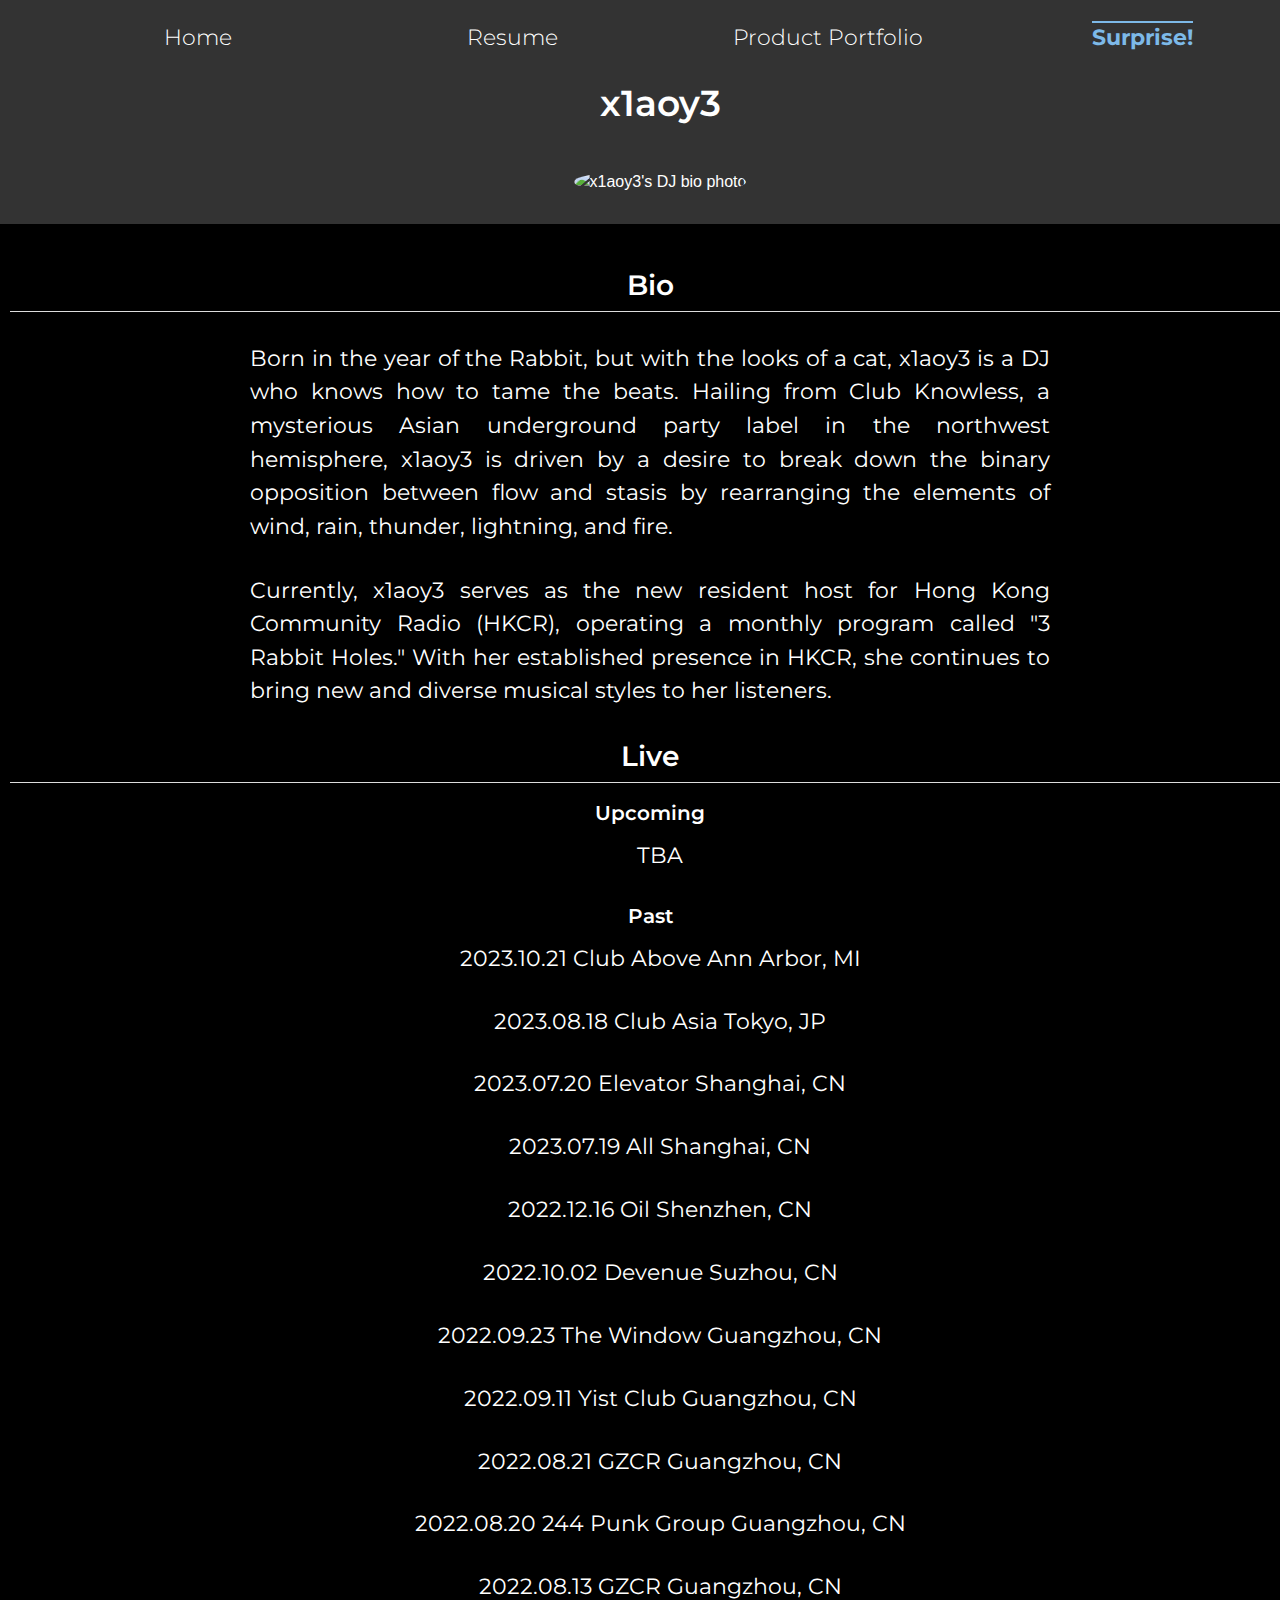
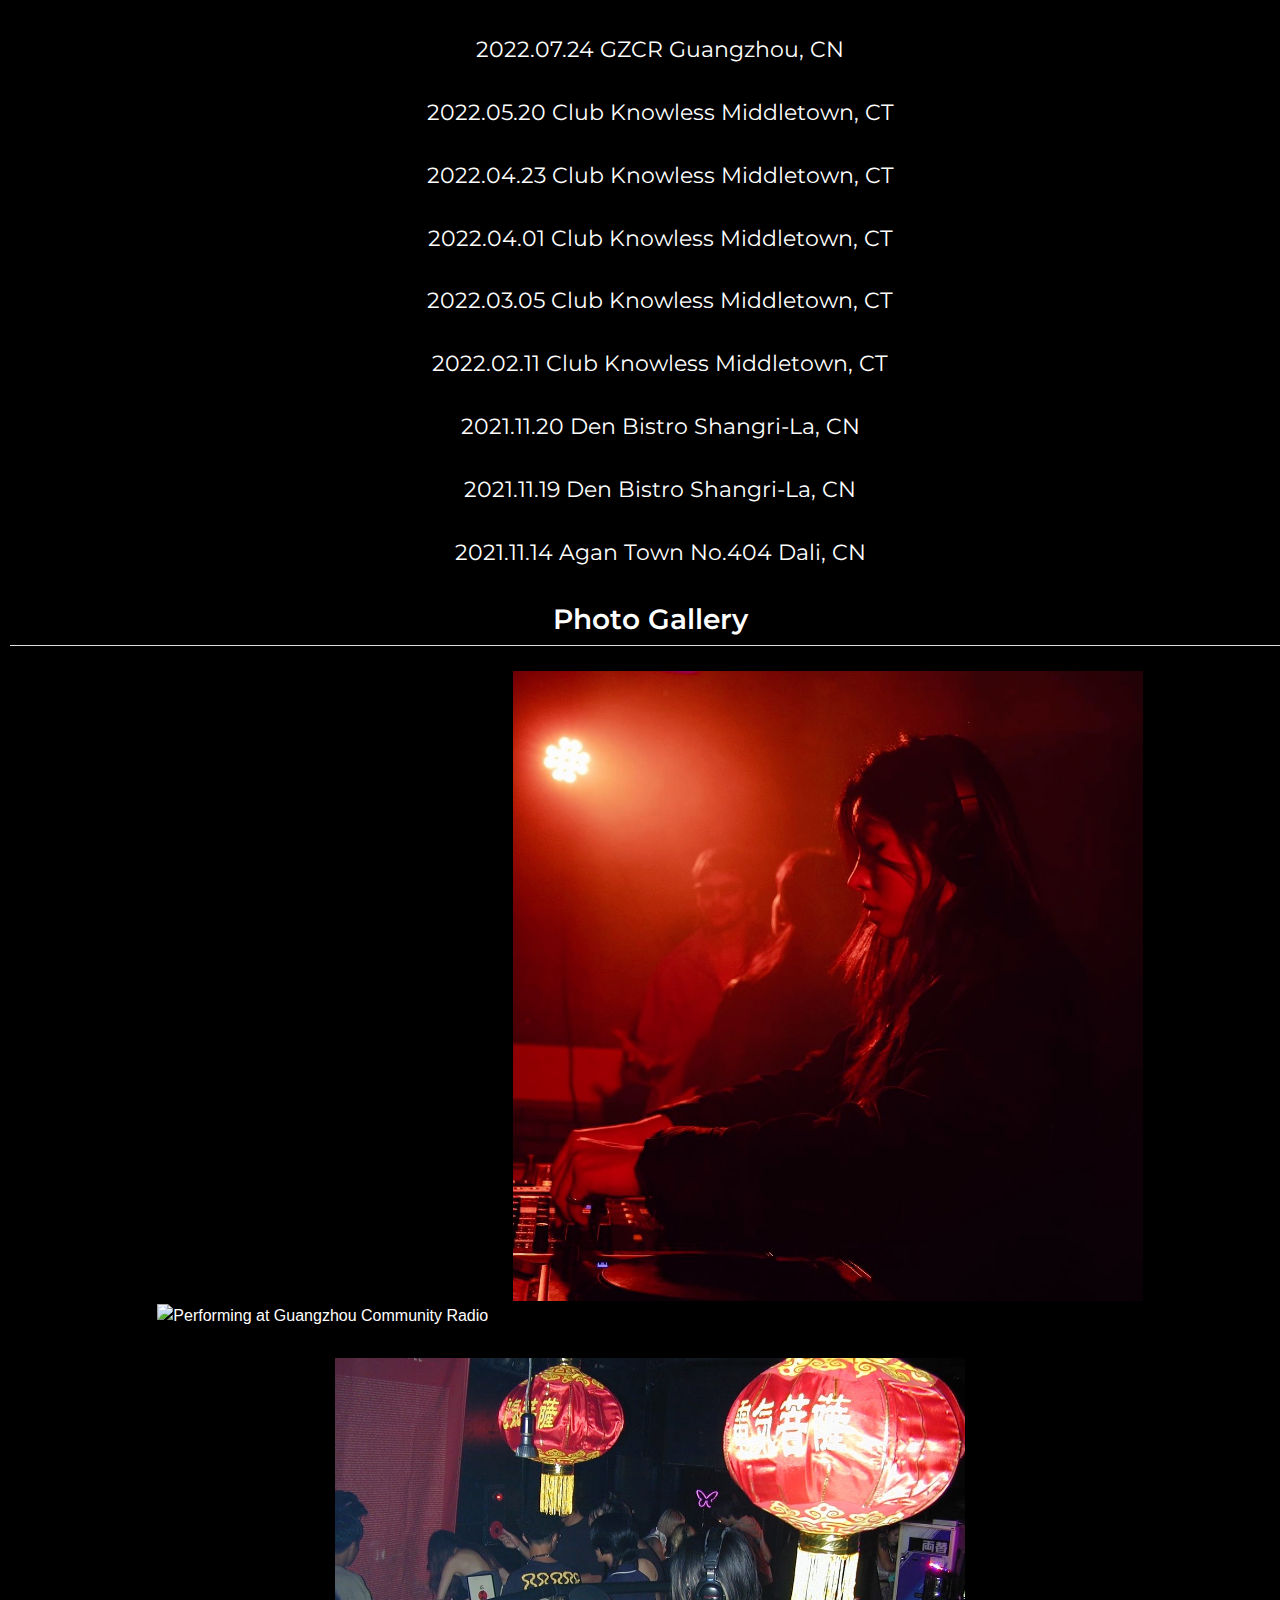
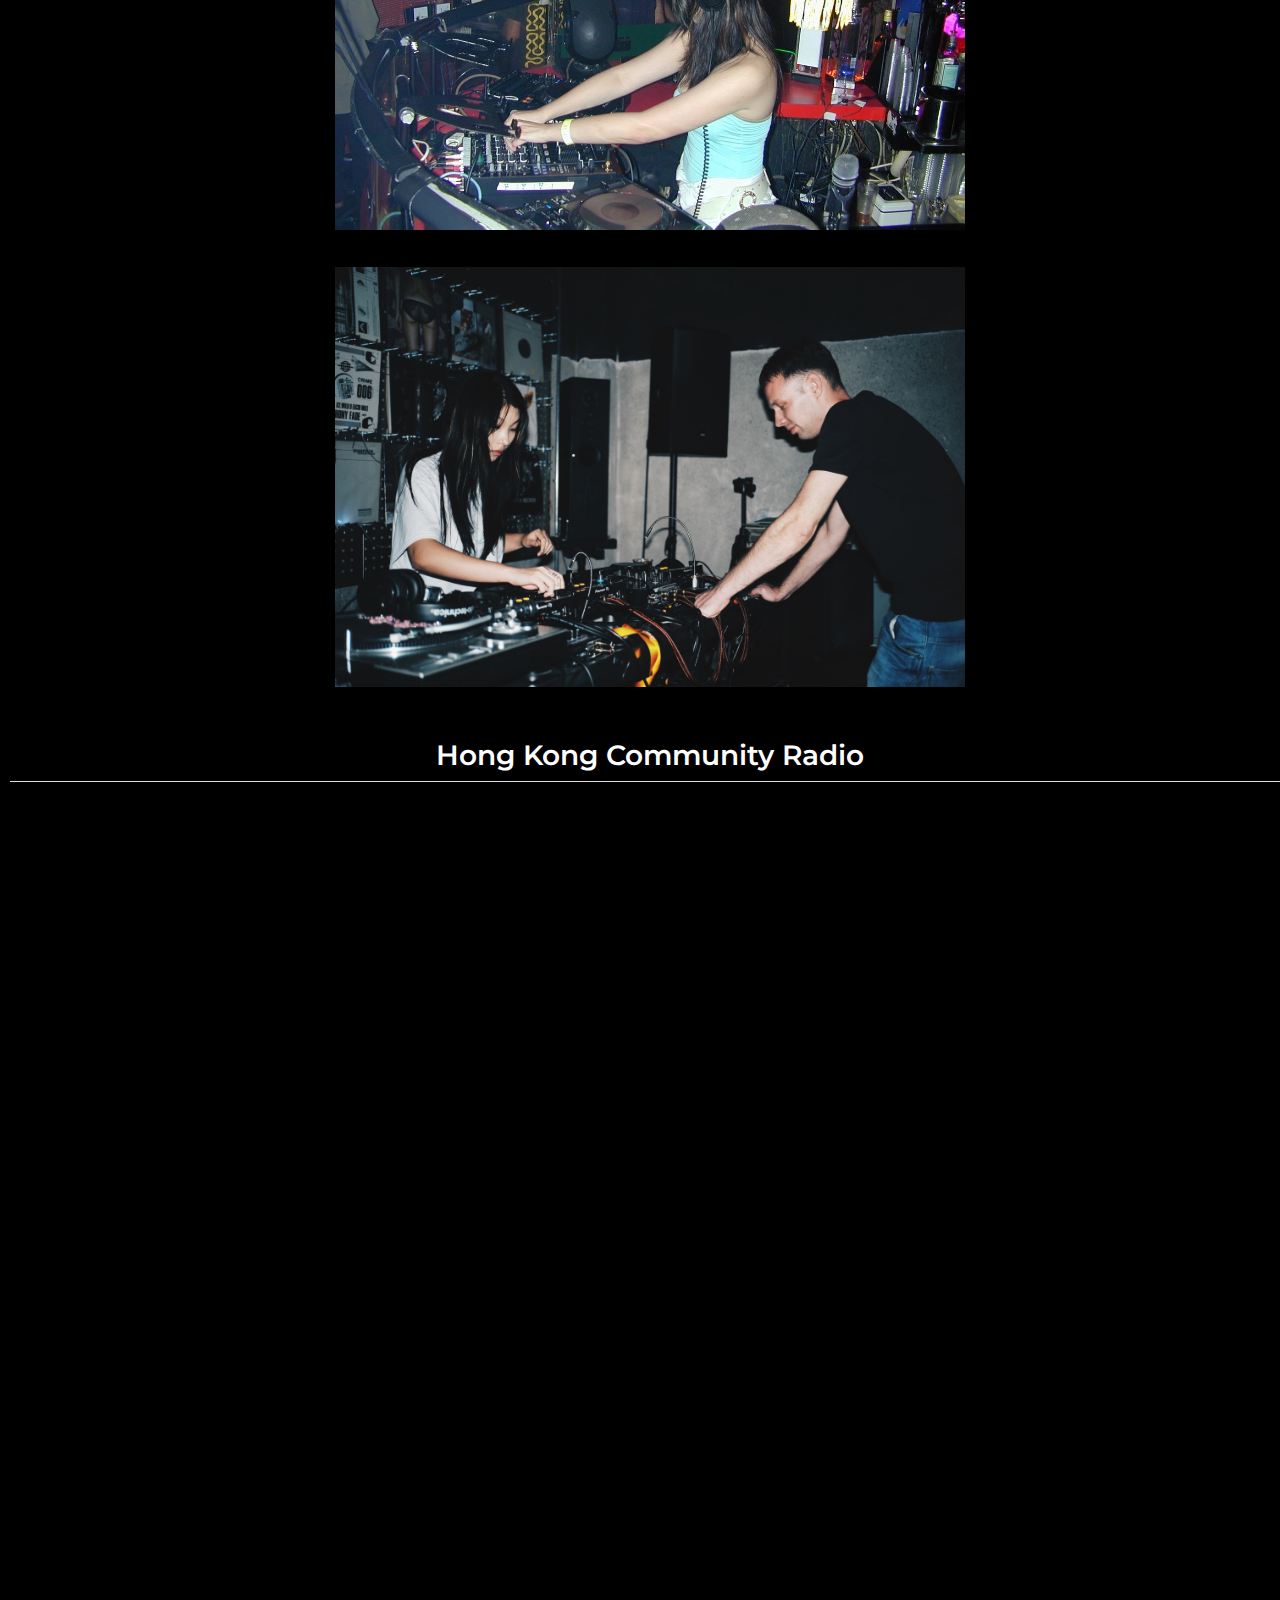
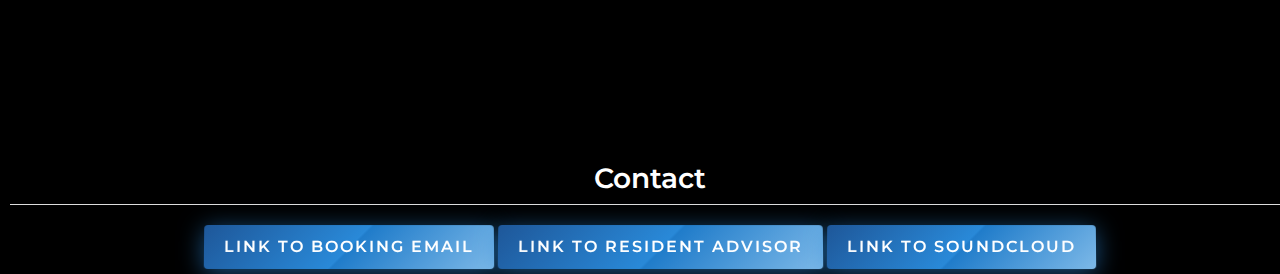
==== DJ.html @ 16d6b66b "Add files via upload" ====
<!DOCTYPE html>
<html lang="en">
  <head>
    <meta charset="UTF-8">
    <meta name="viewport" content="width=device-width, initial-scale=1.0">
    <link rel="stylesheet" type="text/css" href="css/reset.css">
    <link rel="stylesheet" type="text/css" href="css/style.css">
    <link rel="preconnect" href="https://fonts.googleapis.com">
    <link rel="preconnect" href="https://fonts.gstatic.com" crossorigin>
    <link href="https://fonts.googleapis.com/css2?family=Montserrat:wght@200;300;400;500;600;700&display=swap" rel="stylesheet">
    <script
      src="https://kit.fontawesome.com/87f23ac9e2.js"
      crossorigin="anonymous"
    ></script>
    <title>DJ</title>
  </head>
  <body>
    <a href="#main-content" class="skip-link">Skip to Main Content</a>
    <header>
      <nav>
        <ul>
          <li><a href="index.html">Home</a></li>
          <li>
            <a
              href="https://drive.google.com/file/d/1oDSH8m4yf39t7AfCZ5YigbFYJKt9CN4M/view?usp=sharing"
              target="_blank"
              >Resume</a
            >
          </li>
          <li><a href="product_portfolio.html">Product Portfolio</a></li>
          <li class="active"><a href="DJ.html">Surprise!</a></li>
        </ul>
      </nav>
      <h1>x1aoy3</h1>
      <img
        src="images/DJ_bio_photo.JPG"
        width="300"
        height="400"
        alt="x1aoy3's DJ bio photo"
      />
    </header>
    <main id="main-content">
      <section class="dj" id="bio">
        <h2>Bio</h2>
        <p>
          Born in the year of the Rabbit, but with the looks of a cat, x1aoy3 is
          a DJ who knows how to tame the beats. Hailing from Club Knowless, a
          mysterious Asian underground party label in the northwest hemisphere,
          x1aoy3 is driven by a desire to break down the binary opposition
          between flow and stasis by rearranging the elements of wind, rain,
          thunder, lightning, and fire.
        </p>
        <p>
          Currently, x1aoy3 serves as the new resident host for Hong Kong
          Community Radio (HKCR), operating a monthly program called "3 Rabbit
          Holes." With her established presence in HKCR, she continues to bring
          new and diverse musical styles to her listeners.
        </p>
      </section>
      <section class="dj" id="live">
        <h2>Live</h2>
        <h3>Upcoming</h3>
        <ul>
          <li>TBA</li>
        </ul>
        <h3>Past</h3>
        <ul>
          <li>2023.10.21 Club Above Ann Arbor, MI</li>
          <li>2023.08.18 Club Asia Tokyo, JP</li>
          <li>2023.07.20 Elevator Shanghai, CN</li>
          <li>2023.07.19 All Shanghai, CN</li>
          <li>2022.12.16 Oil Shenzhen, CN</li>
          <li>2022.10.02 Devenue Suzhou, CN</li>
          <li>2022.09.23 The Window Guangzhou, CN</li>
          <li>2022.09.11 Yist Club Guangzhou, CN</li>
          <li>2022.08.21 GZCR Guangzhou, CN</li>
          <li>2022.08.20 244 Punk Group Guangzhou, CN</li>
          <li>2022.08.13 GZCR Guangzhou, CN</li>
          <li>2022.07.24 GZCR Guangzhou, CN</li>
          <li>2022.05.20 Club Knowless Middletown, CT</li>
          <li>2022.04.23 Club Knowless Middletown, CT</li>
          <li>2022.04.01 Club Knowless Middletown, CT</li>
          <li>2022.03.05 Club Knowless Middletown, CT</li>
          <li>2022.02.11 Club Knowless Middletown, CT</li>
          <li>2021.11.20 Den Bistro Shangri-La, CN</li>
          <li>2021.11.19 Den Bistro Shangri-La, CN</li>
          <li>2021.11.14 Agan Town No.404 Dali, CN</li>
        </ul>
      </section>
      <section class="dj" id="gallery">
        <h2>Photo Gallery</h2>
        <img
          src="images/GZCR_photo.jpg"
          alt="Performing at Guangzhou Community Radio"
        />
        <img
          src="images/clubabove_photo.PNG"
          alt="Performing at Club Above in Ann Arbor"
        />
        <img
          src="images/clubasia_photo.JPG"
          alt="Performing at Club Asia in Tokyo"
        />
        <img
          src="images/devenue_photo.jpg"
          alt="Performing at devenue in Suzhou"
        />
      </section>
      <section class="dj" id="hkcr">
        <h2>Hong Kong Community Radio</h2>
        <div class="dj-frames">
          <div class="iframe-outer-div">
            <div class="iframe-inner-div">
              <iframe class="no-scroll"
              src="https://w.soundcloud.com/player/?visual=true&url=https%3A%2F%2Fapi.soundcloud.com%2Ftracks%2F1511461270&show_artwork=true"
                allowfullscreen
                title="SoundCloud Player"
              ></iframe>
            </div>
          </div>

          <div class="iframe-outer-div">
            <div class="iframe-inner-div">
              <iframe class="no-scroll"
                src="https://w.soundcloud.com/player/?visual=true&url=https%3A%2F%2Fapi.soundcloud.com%2Ftracks%2F1540265347&show_artwork=true"
                allowfullscreen
                title="SoundCloud Player"
              ></iframe>
            </div>
          </div>
          <div class="iframe-outer-div">
            <div class="iframe-inner-div">
              <iframe class="no-scroll"
              src="https://w.soundcloud.com/player/?visual=true&url=https%3A%2F%2Fapi.soundcloud.com%2Ftracks%2F1563451027&show_artwork=true"
              allowfullscreen
              title="SoundCloud Player"
              ></iframe>
            </div>
          </div>

          <div class="iframe-outer-div">
            <div class="iframe-inner-div">
              <iframe class="no-scroll" src="https://w.soundcloud.com/player/?visual=true&url=https%3A%2F%2Fapi.soundcloud.com%2Ftracks%2F1588857203&show_artwork=true" allowfullscreen></iframe>
            </div>
          </div>

          <div class="iframe-outer-div">
            <div class="iframe-inner-div">
              <iframe class="no-scroll"
                src="https://w.soundcloud.com/player/?visual=true&url=https%3A%2F%2Fapi.soundcloud.com%2Ftracks%2F1616092938&show_artwork=true"
                allowfullscreen
                title="SoundCloud Player"
              ></iframe>
            </div>
          </div>

          <div class="iframe-outer-div">
            <div class="iframe-inner-div">
              <iframe class="no-scroll"
                src="https://w.soundcloud.com/player/?visual=true&url=https%3A%2F%2Fapi.soundcloud.com%2Ftracks%2F1646539689&show_artwork=true"
                allowfullscreen
                title="SoundCloud Player"
              ></iframe>
            </div>
          </div>

          <div class="iframe-outer-div">
            <div class="iframe-inner-div">
              <iframe class="no-scroll"
                src="https://w.soundcloud.com/player/?visual=true&url=https%3A%2F%2Fapi.soundcloud.com%2Ftracks%2F1660270983&show_artwork=true"
                allowfullscreen
                title="SoundCloud Player"
              ></iframe>
            </div>
          </div>
        </div>
      </section>
          <!--
                <div class="card" id="hkcr1">
                    <img src="images/hkcr1.jpg" width="300" alt="HKCR Show #1">
                    <h3>Show #1</h3>
                    <p>Description of Show #1</p>
                    <audio id="audio1" src="audio/01.mp3" ></audio>
                    <button onclick="controlAudio('audio1')">Listen</button>
                </div>
                <div class="card" id="hkcr2">
                     <img src="images/hkcr2.jpg" width="300" alt="HKCR Show #2">
                    <h3>Show #2</h3>
                    <p>Description of Show #2</p>
                    <audio id="audio2" src="audio/02.mp3"></audio>
                    <button onclick="controlAudio('audio2')">Listen</button>
                </div>
                <div class="card" id="hkcr3">
                    <img src="images/hkcr3.jpg" width="300" alt="HKCR Show #3">
                    <h3>Show #3</h3>
                    <p>Description of Show #3</p>
                    <audio id="audio3" src="audio/03.mp3" ></audio>
                    <button onclick="controlAudio('audio3')">Listen</button>
                </div>
                <div class="card" id="hkcr4">
                    <img src="images/hkcr4.jpg" width="300" alt="HKCR Show #4">
                    <h3>Show #4</h3>
                    <p>Description of Show #4</p>
                    <audio id="audio4" src="audio/04.mp3"></audio>
                    <button onclick="controlAudio('audio4')">Listen</button>
                </div>
                <div class="card" id="hkcr5">
                    <img src="images/hkcr5.jpg" width="300" alt="HKCR Show #5">
                    <h3>Show #5</h3>
                    <p>Description of Show #5</p>
                    <audio id="audio5" src="audio/05.mp3"></audio>
                    <button onclick="controlAudio('audio5')">Listen</button>
                </div>
                <div class="card" id="hkcr6">
                    <img src="images/hkcr6.jpg" width="300" alt="HKCR Show #6">
                    <h3>Show #6</h3>
                    <p>Description of Show #6</p>
                    <audio id="audio6" src="audio/06.mp3"></audio>
                    <button onclick="controlAudio('audio6')">Listen</button>
                </div>
                <div class="card" id="hkcr7">
                    <img src="images/hkcr7.jpg" width="300" alt="HKCR Show #7">
                    <h3>Show #7</h3>
                    <p>Description of Show #7</p>
                    <audio id="audio7" src="audio/07.mp3"></audio>
                    <button onclick="controlAudio('audio7')">Listen</button>
                </div>
                -->
      
      <section>
        <h2>Contact</h2>
        <div id="contact">
          <a href="mailto:info.x1aoy3@gmail.com" class="button">
            <span class="sr-only">link to booking email</span>
            <i class="fa-regular fa-envelope"></i
          ></a>
          <a href="https://ra.co/dj/x1aoy3/" class="button">
            <span class="sr-only">link to resident advisor</span>
            <i class="fa-solid fa-house"></i>
          </a>
          <a href="https://soundcloud.com/x1aoy3/" class="button">
            <span class="sr-only">link to soundcloud</span>
            <i class="fa-brands fa-soundcloud"></i
          ></a>
        </div>
      </section>
    </main>
    <script src="js/script.js"></script>
  </body>
</html>
---- css/style.css ----
html {
    scroll-behavior: smooth;
}

@keyframes fadeIn {
    0% {
        opacity: 0;
    }

    100% {
        opacity: 1;
    }
}

.fade-in {
    animation: fadeIn 2s ease-in forwards;
}

body {
    font-family: Arial, sans-serif;
    line-height: 1.6;
    color: #333;
    background-color: #f5f5f5;
}

p {
    font-family: 'Montserrat', sans-serif;
}

header {
    background-color: #333;
    color: #fff;
    padding: 10px 0;
    text-align: center;
}

nav ul {
    list-style: none;
    padding: 0;
    display: flex;
    justify-content: space-around;
    margin-bottom: 20px;
}

nav ul li a {
    color: #fff;
    text-decoration: none;
}

nav ul li.active a {
    font-weight: bold;
    color: #7db9e8;
    text-decoration: overline;
}

.skip-link {
    position: absolute;
    top: -50px;
    left: 0;
    background: #000;
    color: #fff;
    padding: 10px;
    z-index: 100;
}

.skip-link:focus {
    top: 0;
}


#intro-1 {
    display: block;
    margin: 0 auto;
    width: 100%;
    height: auto;
}

#intro-2 {
    display: block;
    margin: 0 auto;
    width: 100%;
    height: auto;
}

h1,
h2,
h3,
a,
li,
p {
    font-family: 'Montserrat', sans-serif;
    margin-bottom: 30px;
}

p {
    margin: 5vw;
    width: 80%;
    font-size: 1.1em;
    line-height: 1.5;
}

h1 {
    font-weight: 700;
}

h2 {
    font-weight: 600;
}

h3 {
    font-weight: 500;
}

p,
div,
li {
    font-weight: 400;
    margin: 0 auto;
}

p {
    margin-bottom: 10vh;
}

a {
    font-weight: 300;
}

img {
    max-width: 100%;
    height: auto;
}

main {
    margin: 0 auto;
}

footer {
    display: flex;
    justify-content: space-between;
    align-items: center;
    flex-wrap: wrap;
    padding: 10px 20px;
    background-color: #333;
    color: #fff;
    width: 100%;
}

footer div {
    margin: 5px 0;
}


.button {
    color: #fff;
    text-decoration: none;
}


nav li {
    display: inline-block;
    margin: 0 20px;
    font-family: "Montserrat";
}

@media (min-width: 500px) {
    body {
        font-family: Arial, sans-serif;
        line-height: 1.6;
        color: #333;
        background-color: #f5f5f5;
    }

    header {
        background-color: #333;
        color: #fff;
        padding: 10px 0;
        text-align: center;
    }

    nav ul {
        list-style: none;
        padding: 0;
        display: flex;
        justify-content: space-around;
        margin-bottom: 20px;
    }

    nav ul li a {
        color: #fff;
        text-decoration: none;
    }

    nav ul li.active a {
        font-weight: bold;
        color: #7db9e8;
        text-decoration: overline;
    }

    .skip-link {
        position: absolute;
        top: -50px;
        left: 0;
        background: #000;
        color: #fff;
        padding: 10px;
        z-index: 100;
    }

    .skip-link:focus {
        top: 0;
    }

    #intro-1 {
        display: block;
        margin: 0 auto;
        width: 100%;
        height: auto;
    }

    #intro-2 {
        display: block;
        margin: 0 auto;
        width: 100%;
        height: auto;
    }

    h1,
    h2,
    h3 {
        margin-bottom: 30px;
    }

    p {
        margin: 30px;
        width: 100%;
    }

    img {
        max-width: 100%;
        height: auto;
    }

    main {
        margin: 0 auto;
    }

    footer {
        display: flex;
        justify-content: space-between;
        align-items: center;
        padding: 10px 20px;
        background-color: #333;
        color: #fff;
        width: 100%;
    }


    .button {
        color: #fff;
        text-decoration: none;
    }


    nav li {
        display: inline-block;
        margin: 0 20px;
        font-family: "Montserrat";
    }

    p {
        margin: 4vw;
        font-size: 1.2em;
    }
}

@media (min-width: 720px) {
    body {
        font-family: Arial, sans-serif;
        line-height: 1.6;
        color: #333;
        background-color: #f5f5f5;
    }

    header {
        background-color: #333;
        color: #fff;
        padding: 10px 0;
        text-align: center;
    }

    nav ul {
        list-style: none;
        padding: 0;
        display: flex;
        justify-content: space-around;
        margin-bottom: 20px;
    }

    nav ul li a {
        color: #fff;
        text-decoration: none;
    }

    nav ul li.active a {
        font-weight: bold;
        color: #7db9e8;
        text-decoration: overline;
    }

    .skip-link {
        position: absolute;
        top: -50px;
        left: 0;
        background: #000;
        color: #fff;
        padding: 10px;
        z-index: 100;
    }

    .skip-link:focus {
        top: 0;
    }

    #intro-1 {
        display: block;
        margin: 0 auto;
        max-height: 70vh;
        width: auto;
    }

    #intro-2 {
        display: block;
        margin: 0 auto;
        max-height: 70vh;
        width: auto;
    }

    h1,
    h2,
    h3 {
        margin-bottom: 30px;
    }

    p {
        margin: 30px auto;
        width: 100%;
        max-width: 800px;
        text-align: justify;
    }

    img {
        max-width: 100%;
        height: auto;
    }

    main {
        margin: 0 auto;
    }

    footer {
        display: flex;
        justify-content: space-between;
        align-items: center;
        padding: 10px 20px;
        background-color: #333;
        color: #fff;
        width: 100%;
    }


    .button {
        color: #fff;
        text-decoration: none;
    }


    nav li {
        display: inline-block;
        margin: 0 20px;
        font-family: "Montserrat";
    }

    p {
        width: 70%;
        font-size: 1.3em;
    }
}

@media (min-width: 900px) {
    #main-content {
        text-align: center;
    }

    body {
        font-family: Arial, sans-serif;
        line-height: 1.6;
        color: #333;
        background-color: #f5f5f5;
    }

    header {
        background-color: #333;
        color: #fff;
        padding: 10px 0;
        text-align: center;
    }

    nav ul {
        list-style: none;
        padding: 0;
        display: flex;
        justify-content: space-around;
        margin-bottom: 20px;
    }

    nav ul li a {
        color: #fff;
        text-decoration: none;
    }

    nav ul li.active a {
        font-weight: bold;
        color: #7db9e8;
        text-decoration: overline;
    }

    .skip-link {
        position: absolute;
        top: -50px;
        left: 0;
        background: #000;
        color: #fff;
        padding: 10px;
        z-index: 100;
    }

    .skip-link:focus {
        top: 0;
    }

    #intro-1 {
        display: block;
        margin: 0 auto;
        max-width: 20%;
        height: auto;
    }

    #intro-2 {
        display: block;
        margin: 0 auto;
        max-width: 20%;
        height: auto;
    }

    h1,
    h2,
    h3 {
        margin-bottom: 30px;
    }

    p {
        margin: 30px auto;
        width: 100%;
        text-align: justify;
    }

    img {
        max-width: 100%;
        height: auto;
    }

    main {
        margin: 0 auto;
    }

    footer {
        display: flex;
        justify-content: space-between;
        align-items: center;
        padding: 10px 20px;
        background-color: #333;
        color: #fff;
    }


    .button {
        color: #fff;
        text-decoration: none;
    }


    nav li {
        display: inline-block;
        margin: 0 20px;
        font-family: "Montserrat";
    }

    p,
    li {
        width: 65%;
        font-size: 1.4em;
        margin-bottom: 3vh;
    }
}


/* product_portfolio.html */
body {
    font-family: Arial, sans-serif;
    font-size: 16px;
    color: #333;
}


header,
main {
    width: 100%;
    margin: 0 auto;
    padding: 20px;
}

.experience {
    display: none;
}

.experience:target {
    display: block;
}

img {
    max-width: 100%;
    height: auto;
    /*border: 1px solid #ddd;*/
}

#didi-along-my-way-1 {
    display: block;
    margin: 0 auto;
    margin-bottom: 10vh;
    margin-top: 5vh;
}

#didi-along-my-way-2 {
    display: block;
    margin: 0 auto;
    margin-bottom: 10vh;
    margin-top: 5vh;
}

#didi-along-my-way-3 {
    display: block;
    margin: 0 auto;
    margin-bottom: 10vh;
    margin-top: 5vh;
}

a {
    color: #0077cc;
    text-decoration: none;
}

a:hover,
a:focus {
    text-decoration: underline;
}

.button {
    display: inline-block;
    padding: 8px 15px;
    background: #0077cc;
    color: #fff;
    text-decoration: none;
    border-radius: 4px;
}

.portfolio-list {
    list-style: none;
    padding: 0;
    margin: 40px 0;
    display: grid;
    grid-template-columns: 1fr;
    gap: 20px;
}

.portfolio-list a {
    display: block;
    padding: 10px 15px;
    background: #f5f5f5;
    text-align: center;
    border: 2px solid #ddd;
    border-radius: 4px;
    transition: background 0.3s;
    color: #000;
}

.portfolio-list a:hover,
.portfolio-list a:focus {
    background: #0077cc;
    color: #fff;
    text-decoration: none;
}

@media (min-width: 500px) {
    .portfolio-list {
        grid-template-columns: 1fr 1fr;
    }
}

@media (min-width: 720px) {
    .portfolio-list {
        grid-template-columns: 1fr 1fr 1fr;
    }
}

@media (min-width: 900px) {
    .portfolio-list {
        gap: 40px;
    }
}

/* DJ.html */
body {
    font-family: Arial, sans-serif;
    font-size: 16px;
    line-height: 1.5;
    color: white;
    background-color: black;
}

h1,
h2,
h3 {
    font-weight: 600;
    text-align: center;
}

header {
    text-align: center;
    margin-bottom: 20px;
}

header img {
    border-radius: 50%;
    margin: 10px 0;
}

h1 {
    font-size: 24px;
}

main {
    padding: 0 10px;
}

.dj {
    margin-bottom: 20px;
}

h2 {
    font-size: 20px;
    margin-bottom: 10px;
    border-bottom: 1px solid #ddd;
    padding-bottom: 5px;
}

h3 {
    font-size: 18px;
    margin-bottom: 5px;
}

ul,
ol {
    margin-left: 15px;
    margin-bottom: 10px;
    text-align: center;
    list-style-type: none;
}

li {
    line-height: 1.6;
    margin: 0 auto;
    margin-bottom: 3vh;
}

img {
    max-width: 100%;
    height: auto;
    margin-bottom: 10px;
}


.dj img {
    max-width: 100%;
    margin: 10px;
    box-shadow: 0 4px 8px 0 rgba(0, 0, 0, 0.2);
    transition: 0.3s;
}

.dj img:hover {
    box-shadow: 0 8px 12px 0 rgba(0, 0, 0, 0.2);
}

a {
    color: #0077cc;
}

.button {
    display: inline-block;
    color: #fff;
    font-weight: 600;
    text-transform: uppercase;
    letter-spacing: 2px;
    padding: 16px 36px;
    background-image: linear-gradient(135deg, #1e5799 0%, #2989d8 50%, #207cca 51%, #7db9e8 100%);
    box-shadow: 0 4px 25px rgba(41, 137, 216, 0.6);
    border: none;
    transform: perspective(500px) rotateX(2deg) rotateY(0) rotateZ(0.02deg);
    transition: all 0.3s;
}

.button:hover,
.button:focus {
    box-shadow: 0 14px 25px rgba(41, 137, 216, 0.6);
    transform: perspective(500px) rotateX(3deg) rotateY(10deg) rotateZ(0.03deg);
}


#contact a {
    display: inline-block;
    margin: 5px 0;
}

.dj-frames {
    display: grid;
    grid-gap: 20px;
}

.iframe-outer-div {
    width: 300px;
    height: 300px;

}

.iframe-inner-div {
    position: relative;
    width: 100%;
    height: 100%;
    padding-bottom: 0;
}

iframe {
    position: absolute;
    top: 0;
    left: 0;
    width: 100%;
    height: 100%;
    border: 0;
}

.no-scroll {
    overflow: hidden;
}

@media (min-width: 500px) {


    header {
        margin-bottom: 40px;
        width: 100%
    }

    h1 {
        font-size: 32px;
    }

    h2 {
        font-size: 24px;
        margin-bottom: 15px;
    }

    h3 {
        font-size: 20px;
        margin-bottom: 10px;
    }


    ul,
    ol {
        margin-left: 20px;
        margin-bottom: 15px;
    }

    img {
        margin-bottom: 15px;
    }

    .button {
        padding: 10px 20px;
    }


    #nav a {
        margin: 0 15px 15px 0;
    }

    #nav a:last-child {
        margin-right: 0;
    }

    footer {
        width: 100%;
    }

    .dj-frames {
        grid-template-columns: 1fr 1fr;
    }
}

@media (min-width: 720px) {

    header {
        margin-bottom: 40px;
    }

    h1 {
        font-size: 32px;
    }

    h2 {
        font-size: 24px;
        margin-bottom: 15px;
    }

    h3 {
        font-size: 20px;
        margin-bottom: 10px;
    }

    ul,
    ol {
        margin-left: 20px;
        margin-bottom: 15px;
    }


    img {
        margin-bottom: 15px;
    }

    .button {
        padding: 10px 20px;
    }

    #nav a {
        margin: 0 15px 15px 0;
    }

    #nav a:last-child {
        margin-right: 0;
    }

    .dj-frames {
        grid-template-columns: 1fr 1fr 1fr;
    }
}

@media (min-width: 900px) {

    header {
        margin-bottom: 40px;
    }

    h1 {
        font-size: 36px;
    }

    h2 {
        font-size: 28px;
    }

    .dj #gallery img {
        margin-bottom: 40px;
        display: grid;
        grid-template-columns: repeat(auto-fill, minmax(200px, 1fr));
        grid-gap: 10px;
    }

    ul,
    ol {
        margin-bottom: 20px;
    }

    .dj img {
        margin-bottom: 20px;
        width: 70vh;
        height: auto;
    }



    .dj-frames {
        grid-template-columns: 1fr 1fr 1fr;
    }
}

@media (prefers-reduced-motion: reduce) {

    .fade-in {
        animation: none;
    }
}
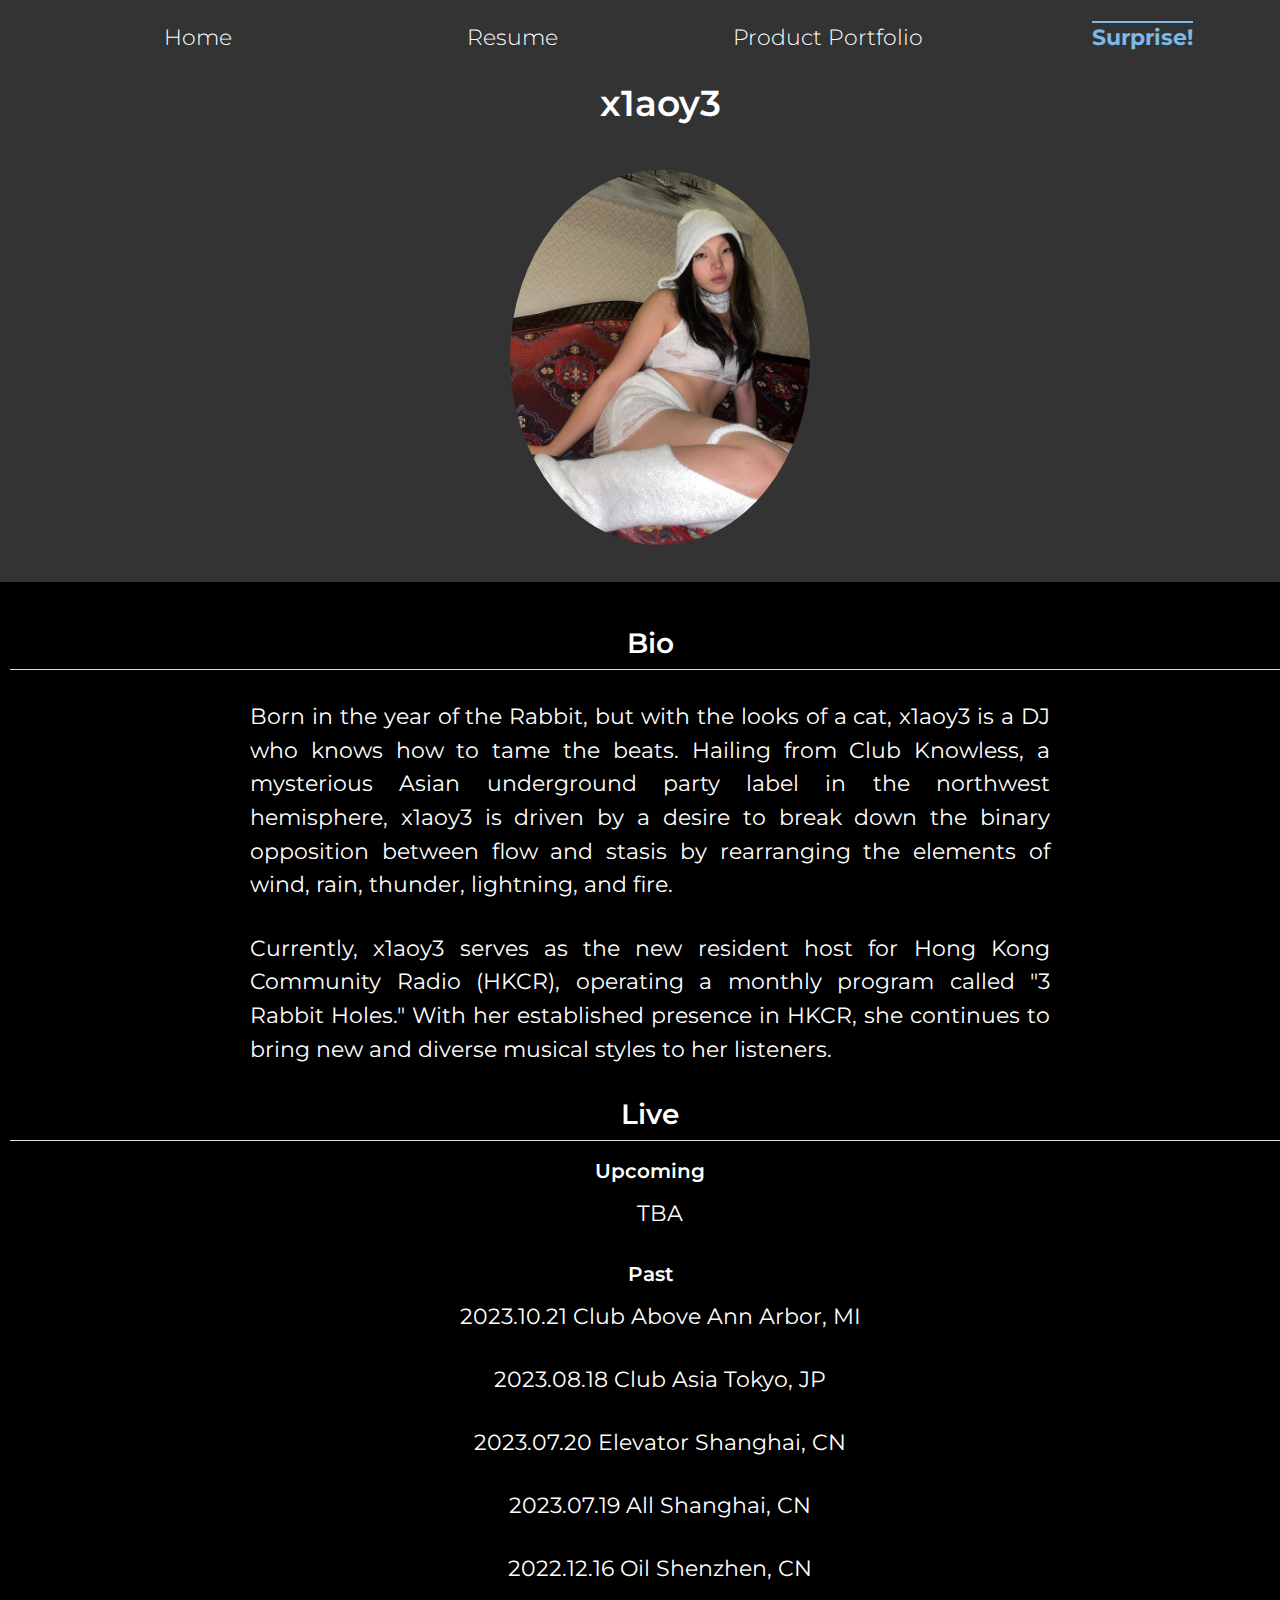
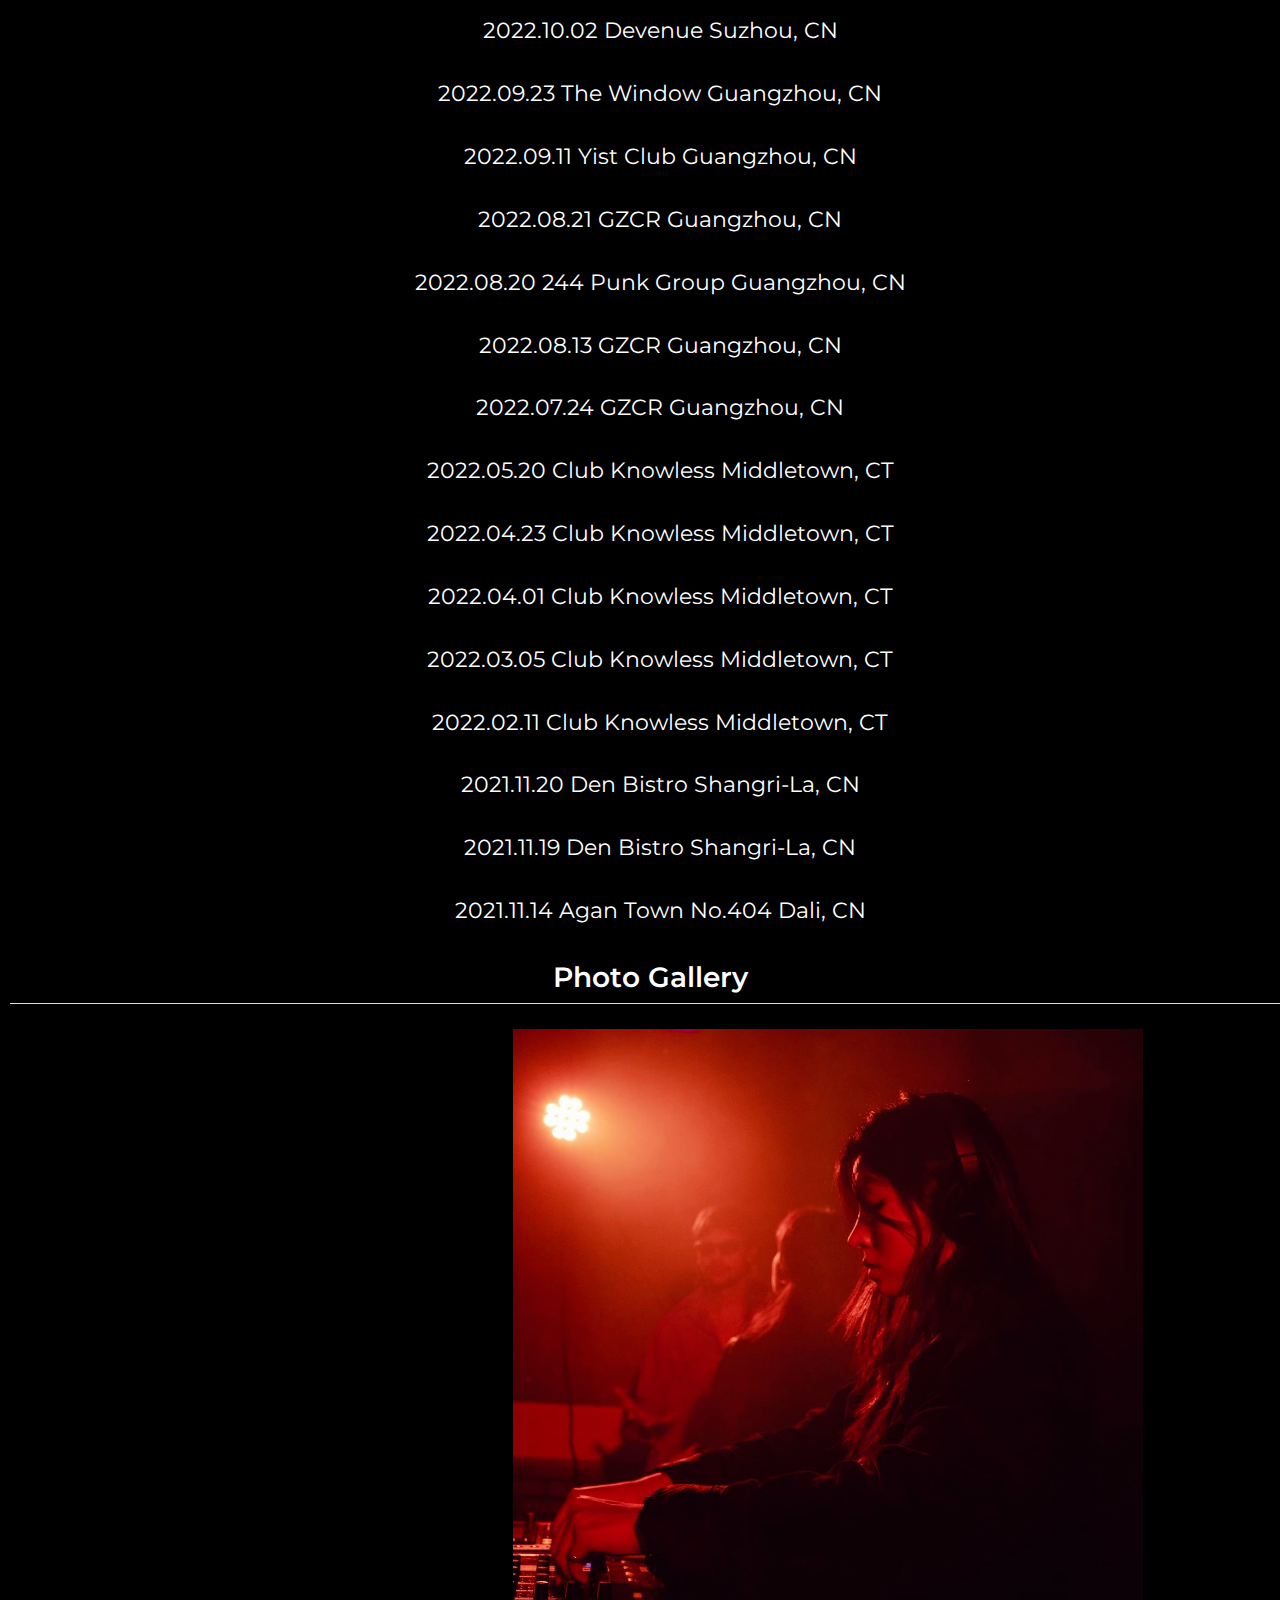
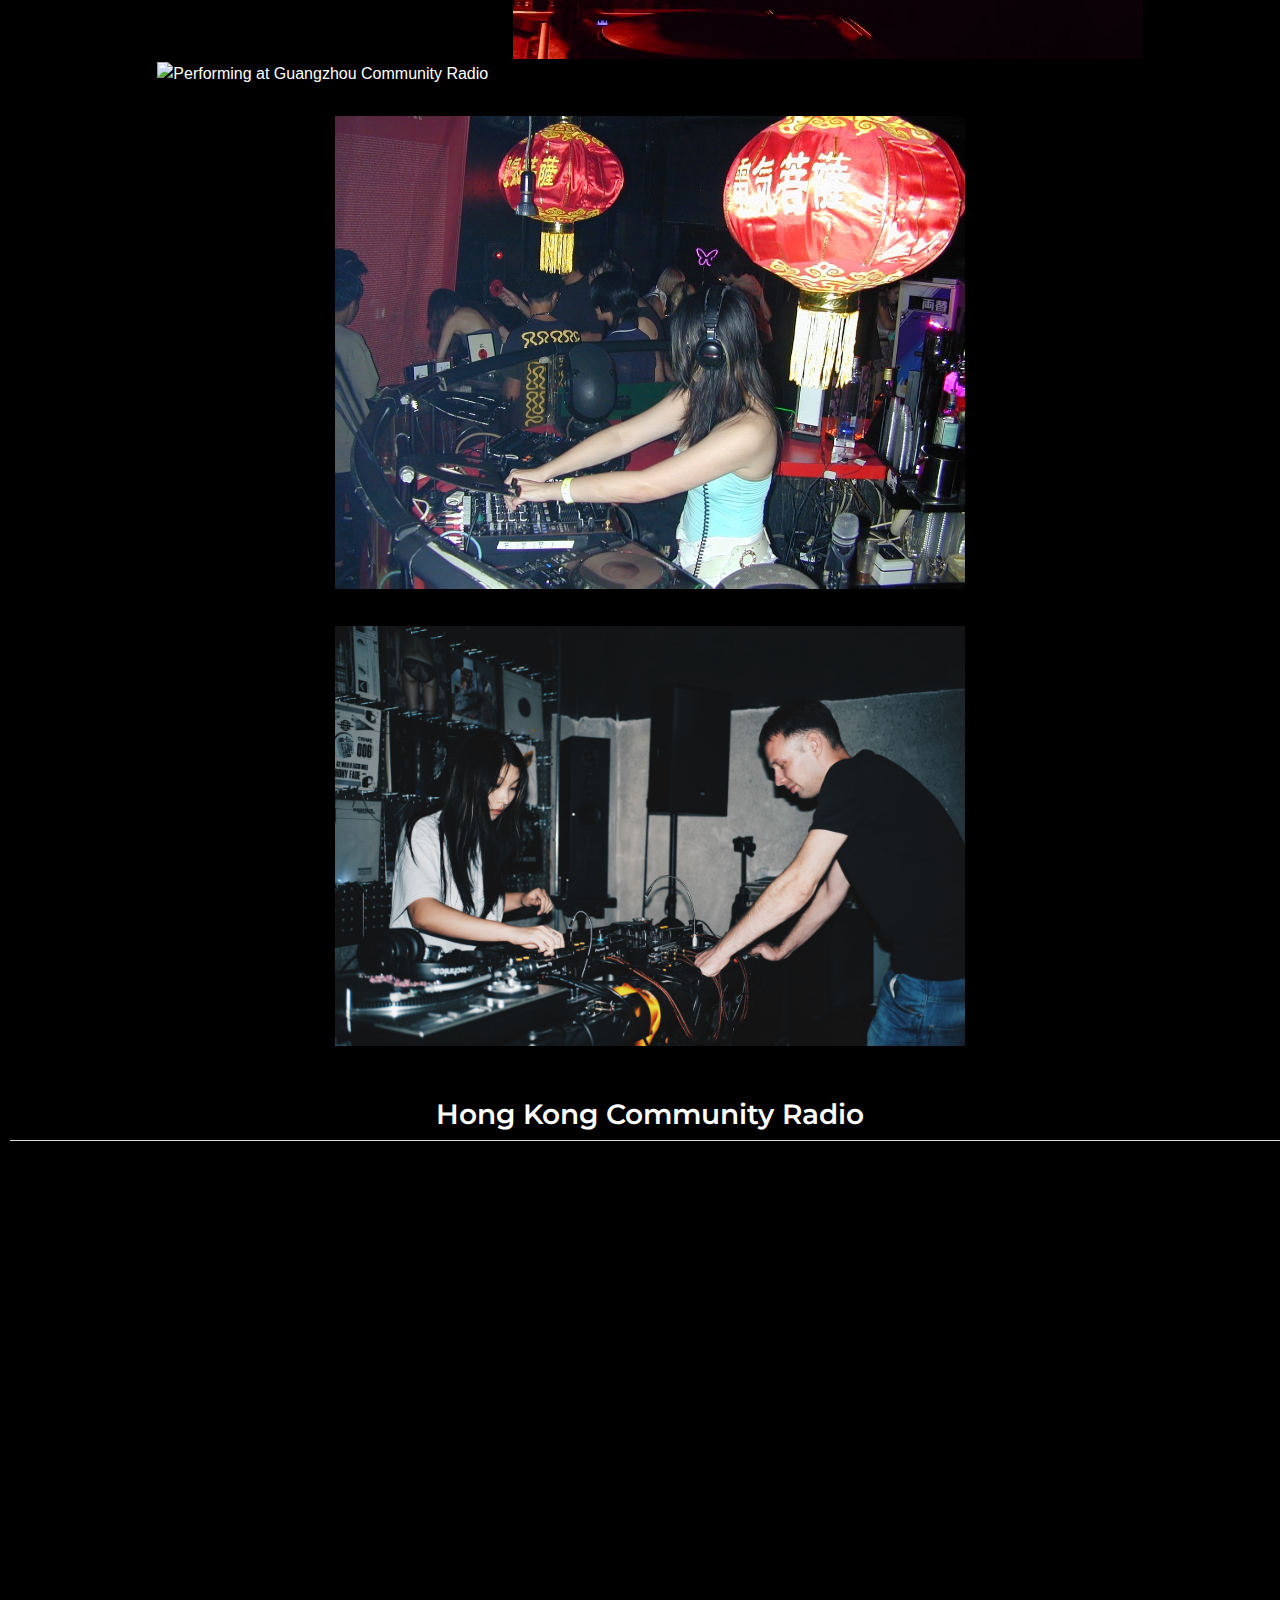
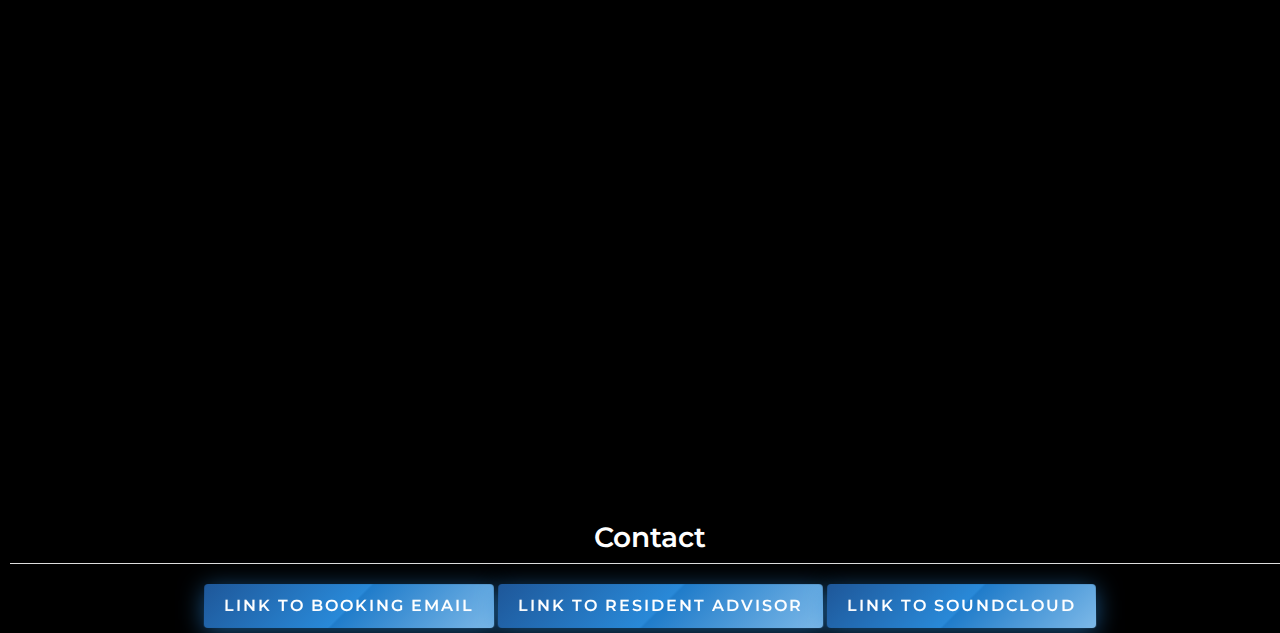
==== commit 55aadad0: "Update DJ.html" ====
--- a/DJ.html
+++ b/DJ.html
@@ -33,7 +33,7 @@
       </nav>
       <h1>x1aoy3</h1>
       <img
-        src="images/DJ_bio_photo.JPG"
+        src="images/DJ_bio_photo.jpg"
         width="300"
         height="400"
         alt="x1aoy3's DJ bio photo"
@@ -245,6 +245,5 @@
         </div>
       </section>
     </main>
-    <script src="js/script.js"></script>
   </body>
 </html>
